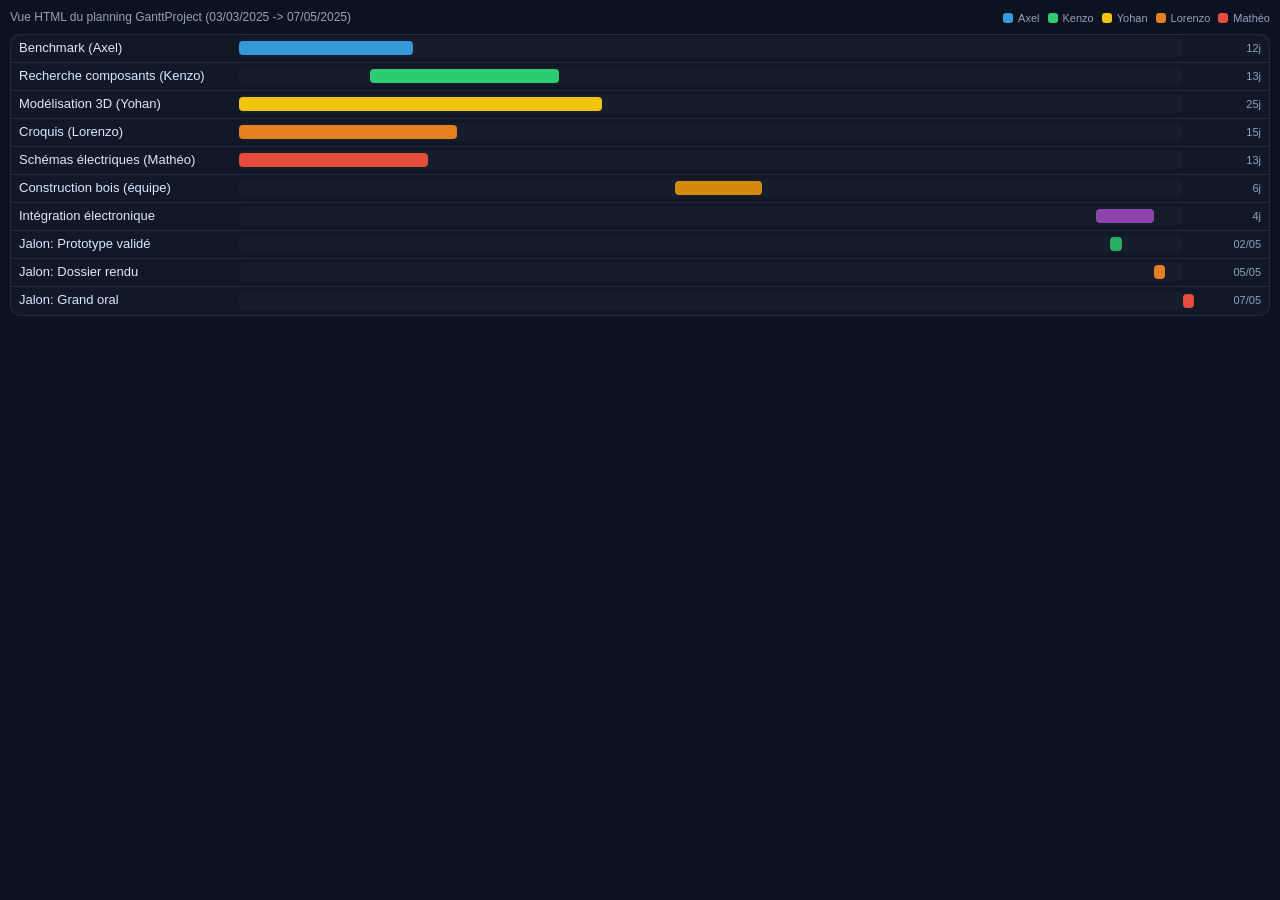
==== planning-view.html @ ead8a055 "test" ====
<!doctype html>
<html lang="fr">
<head>
  <meta charset="utf-8">
  <meta name="viewport" content="width=device-width, initial-scale=1">
  <title>Planning E-Bench</title>
  <style>
    :root { --bg:#0d1220; --card:#111827; --text:#f0f4ff; --muted:#92a2be; --line:rgba(255,255,255,.08); }
    * { box-sizing: border-box; }
    body { margin:0; font:13px/1.3 "Segoe UI", Arial, sans-serif; background:var(--bg); color:var(--text); }
    .wrap { padding:10px; }
    .head { display:flex; justify-content:space-between; gap:10px; align-items:center; margin-bottom:8px; flex-wrap:wrap; }
    .title { font-size:12px; color:var(--muted); }
    .legend { display:flex; flex-wrap:wrap; gap:8px; }
    .lg { font-size:11px; color:var(--muted); display:inline-flex; align-items:center; gap:5px; }
    .dot { width:10px; height:10px; border-radius:3px; display:inline-block; }
    .grid { border:1px solid var(--line); border-radius:10px; overflow:hidden; background:var(--card); }
    .r { display:grid; grid-template-columns:220px 1fr 78px; min-height:28px; align-items:center; border-bottom:1px solid var(--line); }
    .r:last-child { border-bottom:none; }
    .n { padding:5px 8px; white-space:nowrap; overflow:hidden; text-overflow:ellipsis; color:#dce7ff; }
    .t { position:relative; height:18px; margin:0 8px; border-radius:5px; background:rgba(255,255,255,.02); }
    .b { position:absolute; top:2px; height:14px; border-radius:4px; }
    .d { padding:5px 8px; color:var(--muted); font-size:11px; text-align:right; }
  </style>
</head>
<body>
  <div class="wrap">
    <div class="head">
      <div class="title">Vue HTML du planning GanttProject (03/03/2025 -> 07/05/2025)</div>
      <div class="legend">
        <span class="lg"><i class="dot" style="background:#3498db"></i> Axel</span>
        <span class="lg"><i class="dot" style="background:#2ecc71"></i> Kenzo</span>
        <span class="lg"><i class="dot" style="background:#f1c40f"></i> Yohan</span>
        <span class="lg"><i class="dot" style="background:#e67e22"></i> Lorenzo</span>
        <span class="lg"><i class="dot" style="background:#e74c3c"></i> Mathéo</span>
      </div>
    </div>
    <div class="grid">
      <div class="r"><div class="n">Benchmark (Axel)</div><div class="t"><div class="b" style="left:0%;width:18.46%;background:#3498db"></div></div><div class="d">12j</div></div>
      <div class="r"><div class="n">Recherche composants (Kenzo)</div><div class="t"><div class="b" style="left:13.85%;width:20.00%;background:#2ecc71"></div></div><div class="d">13j</div></div>
      <div class="r"><div class="n">Modélisation 3D (Yohan)</div><div class="t"><div class="b" style="left:0%;width:38.46%;background:#f1c40f"></div></div><div class="d">25j</div></div>
      <div class="r"><div class="n">Croquis (Lorenzo)</div><div class="t"><div class="b" style="left:0%;width:23.08%;background:#e67e22"></div></div><div class="d">15j</div></div>
      <div class="r"><div class="n">Schémas électriques (Mathéo)</div><div class="t"><div class="b" style="left:0%;width:20.00%;background:#e74c3c"></div></div><div class="d">13j</div></div>
      <div class="r"><div class="n">Construction bois (équipe)</div><div class="t"><div class="b" style="left:46.15%;width:9.23%;background:#d68910"></div></div><div class="d">6j</div></div>
      <div class="r"><div class="n">Intégration électronique</div><div class="t"><div class="b" style="left:90.77%;width:6.15%;background:#8e44ad"></div></div><div class="d">4j</div></div>
      <div class="r"><div class="n">Jalon: Prototype validé</div><div class="t"><div class="b" style="left:92.31%;width:1.2%;background:#27ae60"></div></div><div class="d">02/05</div></div>
      <div class="r"><div class="n">Jalon: Dossier rendu</div><div class="t"><div class="b" style="left:96.92%;width:1.2%;background:#e67e22"></div></div><div class="d">05/05</div></div>
      <div class="r"><div class="n">Jalon: Grand oral</div><div class="t"><div class="b" style="left:100%;width:1.2%;background:#e74c3c"></div></div><div class="d">07/05</div></div>
    </div>
  </div>
</body>
</html>
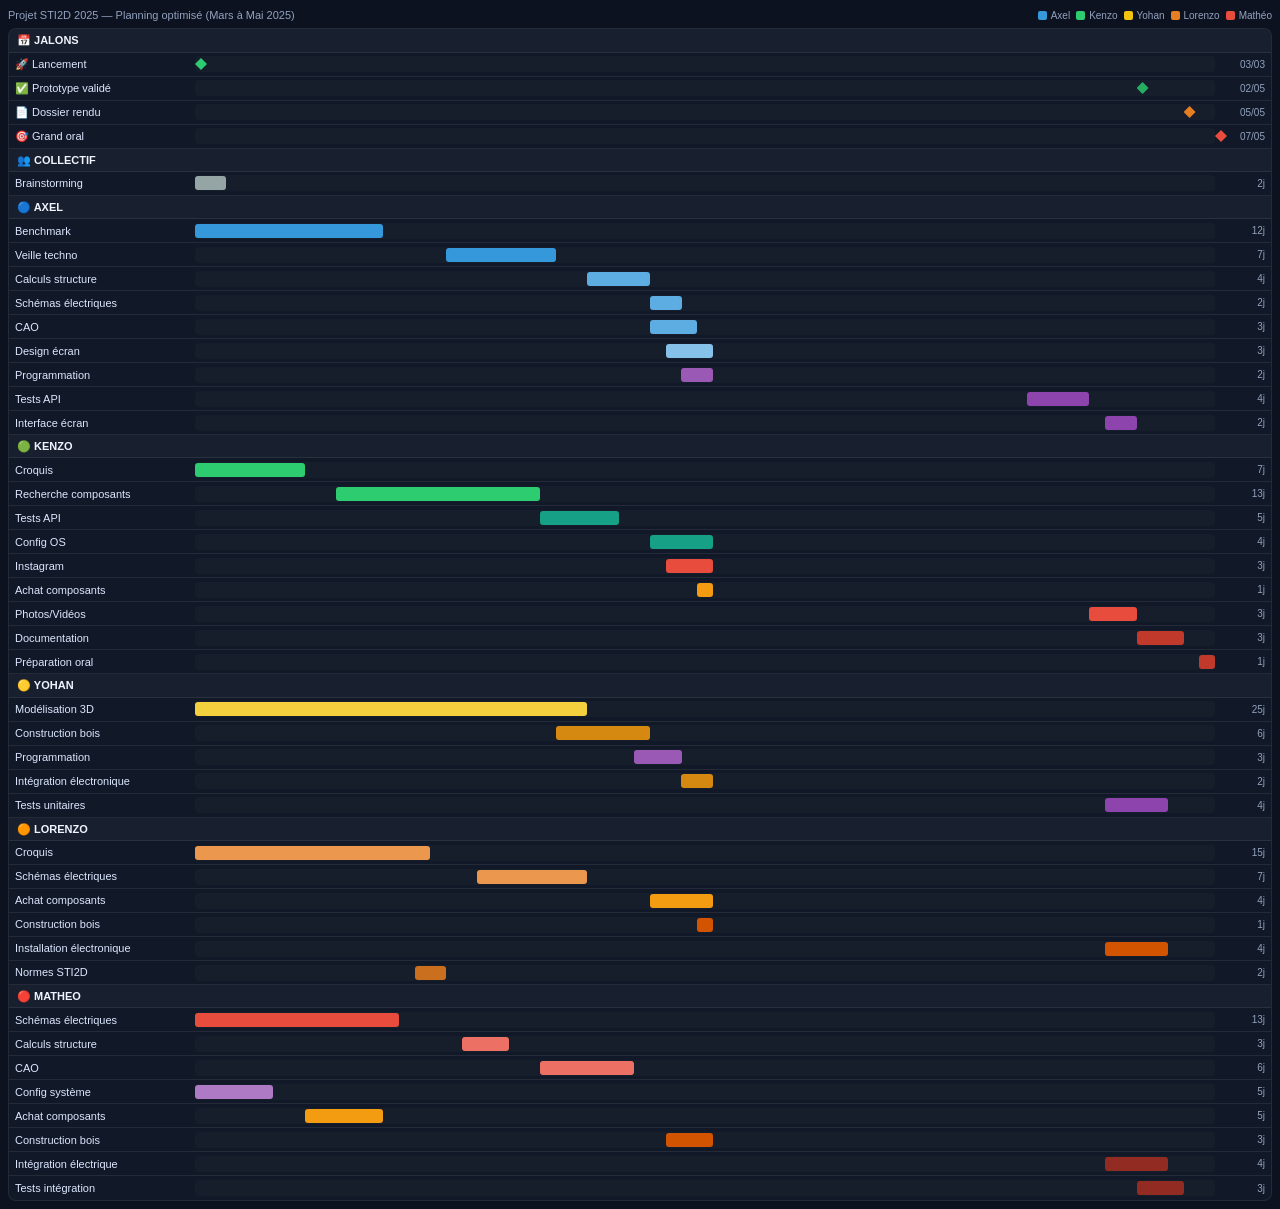
==== commit 62dd3975: "Update planning-view with real project schedule from XML Key features implemented: - Updated plannin" ====
--- a/planning-view.html
+++ b/planning-view.html
@@ -7,26 +7,29 @@
   <style>
     :root { --bg:#0d1220; --card:#111827; --text:#f0f4ff; --muted:#92a2be; --line:rgba(255,255,255,.08); }
     * { box-sizing: border-box; }
-    body { margin:0; font:13px/1.3 "Segoe UI", Arial, sans-serif; background:var(--bg); color:var(--text); }
-    .wrap { padding:10px; }
-    .head { display:flex; justify-content:space-between; gap:10px; align-items:center; margin-bottom:8px; flex-wrap:wrap; }
-    .title { font-size:12px; color:var(--muted); }
-    .legend { display:flex; flex-wrap:wrap; gap:8px; }
-    .lg { font-size:11px; color:var(--muted); display:inline-flex; align-items:center; gap:5px; }
-    .dot { width:10px; height:10px; border-radius:3px; display:inline-block; }
-    .grid { border:1px solid var(--line); border-radius:10px; overflow:hidden; background:var(--card); }
-    .r { display:grid; grid-template-columns:220px 1fr 78px; min-height:28px; align-items:center; border-bottom:1px solid var(--line); }
+    body { margin:0; font:12px/1.3 "Segoe UI", Arial, sans-serif; background:var(--bg); color:var(--text); }
+    .wrap { padding:8px; }
+    .head { display:flex; justify-content:space-between; gap:10px; align-items:center; margin-bottom:6px; flex-wrap:wrap; }
+    .title { font-size:11px; color:var(--muted); }
+    .legend { display:flex; flex-wrap:wrap; gap:6px; }
+    .lg { font-size:10px; color:var(--muted); display:inline-flex; align-items:center; gap:4px; }
+    .dot { width:9px; height:9px; border-radius:2px; display:inline-block; }
+    .grid { border:1px solid var(--line); border-radius:8px; overflow:hidden; background:var(--card); }
+    .section { background:rgba(255,255,255,.03); font-weight:bold; padding:4px 8px; font-size:11px; border-bottom:1px solid var(--line); }
+    .r { display:grid; grid-template-columns:180px 1fr 50px; min-height:24px; align-items:center; border-bottom:1px solid var(--line); }
     .r:last-child { border-bottom:none; }
-    .n { padding:5px 8px; white-space:nowrap; overflow:hidden; text-overflow:ellipsis; color:#dce7ff; }
-    .t { position:relative; height:18px; margin:0 8px; border-radius:5px; background:rgba(255,255,255,.02); }
-    .b { position:absolute; top:2px; height:14px; border-radius:4px; }
-    .d { padding:5px 8px; color:var(--muted); font-size:11px; text-align:right; }
+    .n { padding:4px 6px; white-space:nowrap; overflow:hidden; text-overflow:ellipsis; color:#dce7ff; font-size:11px; }
+    .t { position:relative; height:16px; margin:0 6px; border-radius:4px; background:rgba(255,255,255,.02); }
+    .b { position:absolute; top:1px; height:14px; border-radius:3px; }
+    .d { padding:4px 6px; color:var(--muted); font-size:10px; text-align:right; }
+    .milestone { background:transparent; }
+    .milestone .b { width:12px; height:12px; top:2px; clip-path: polygon(50% 0%, 100% 50%, 50% 100%, 0% 50%); }
   </style>
 </head>
 <body>
   <div class="wrap">
     <div class="head">
-      <div class="title">Vue HTML du planning GanttProject (03/03/2025 -> 07/05/2025)</div>
+      <div class="title">Projet STI2D 2025 — Planning optimisé (Mars à Mai 2025)</div>
       <div class="legend">
         <span class="lg"><i class="dot" style="background:#3498db"></i> Axel</span>
         <span class="lg"><i class="dot" style="background:#2ecc71"></i> Kenzo</span>
@@ -36,16 +39,68 @@
       </div>
     </div>
     <div class="grid">
-      <div class="r"><div class="n">Benchmark (Axel)</div><div class="t"><div class="b" style="left:0%;width:18.46%;background:#3498db"></div></div><div class="d">12j</div></div>
-      <div class="r"><div class="n">Recherche composants (Kenzo)</div><div class="t"><div class="b" style="left:13.85%;width:20.00%;background:#2ecc71"></div></div><div class="d">13j</div></div>
-      <div class="r"><div class="n">Modélisation 3D (Yohan)</div><div class="t"><div class="b" style="left:0%;width:38.46%;background:#f1c40f"></div></div><div class="d">25j</div></div>
-      <div class="r"><div class="n">Croquis (Lorenzo)</div><div class="t"><div class="b" style="left:0%;width:23.08%;background:#e67e22"></div></div><div class="d">15j</div></div>
-      <div class="r"><div class="n">Schémas électriques (Mathéo)</div><div class="t"><div class="b" style="left:0%;width:20.00%;background:#e74c3c"></div></div><div class="d">13j</div></div>
-      <div class="r"><div class="n">Construction bois (équipe)</div><div class="t"><div class="b" style="left:46.15%;width:9.23%;background:#d68910"></div></div><div class="d">6j</div></div>
-      <div class="r"><div class="n">Intégration électronique</div><div class="t"><div class="b" style="left:90.77%;width:6.15%;background:#8e44ad"></div></div><div class="d">4j</div></div>
-      <div class="r"><div class="n">Jalon: Prototype validé</div><div class="t"><div class="b" style="left:92.31%;width:1.2%;background:#27ae60"></div></div><div class="d">02/05</div></div>
-      <div class="r"><div class="n">Jalon: Dossier rendu</div><div class="t"><div class="b" style="left:96.92%;width:1.2%;background:#e67e22"></div></div><div class="d">05/05</div></div>
-      <div class="r"><div class="n">Jalon: Grand oral</div><div class="t"><div class="b" style="left:100%;width:1.2%;background:#e74c3c"></div></div><div class="d">07/05</div></div>
+      <!-- JALONS -->
+      <div class="section">📅 JALONS</div>
+      <div class="r milestone"><div class="n">🚀 Lancement</div><div class="t"><div class="b" style="left:0%;background:#2ecc71"></div></div><div class="d">03/03</div></div>
+      <div class="r milestone"><div class="n">✅ Prototype validé</div><div class="t"><div class="b" style="left:92.31%;background:#27ae60"></div></div><div class="d">02/05</div></div>
+      <div class="r milestone"><div class="n">📄 Dossier rendu</div><div class="t"><div class="b" style="left:96.92%;background:#e67e22"></div></div><div class="d">05/05</div></div>
+      <div class="r milestone"><div class="n">🎯 Grand oral</div><div class="t"><div class="b" style="left:100%;background:#e74c3c"></div></div><div class="d">07/05</div></div>
+
+      <!-- COLLECTIF -->
+      <div class="section">👥 COLLECTIF</div>
+      <div class="r"><div class="n">Brainstorming</div><div class="t"><div class="b" style="left:0%;width:3.08%;background:#95a5a6"></div></div><div class="d">2j</div></div>
+
+      <!-- AXEL -->
+      <div class="section">🔵 AXEL</div>
+      <div class="r"><div class="n">Benchmark</div><div class="t"><div class="b" style="left:0%;width:18.46%;background:#3498db"></div></div><div class="d">12j</div></div>
+      <div class="r"><div class="n">Veille techno</div><div class="t"><div class="b" style="left:24.62%;width:10.77%;background:#3498db"></div></div><div class="d">7j</div></div>
+      <div class="r"><div class="n">Calculs structure</div><div class="t"><div class="b" style="left:38.46%;width:6.15%;background:#5dade2"></div></div><div class="d">4j</div></div>
+      <div class="r"><div class="n">Schémas électriques</div><div class="t"><div class="b" style="left:44.62%;width:3.08%;background:#5dade2"></div></div><div class="d">2j</div></div>
+      <div class="r"><div class="n">CAO</div><div class="t"><div class="b" style="left:44.62%;width:4.62%;background:#5dade2"></div></div><div class="d">3j</div></div>
+      <div class="r"><div class="n">Design écran</div><div class="t"><div class="b" style="left:46.15%;width:4.62%;background:#85c1e9"></div></div><div class="d">3j</div></div>
+      <div class="r"><div class="n">Programmation</div><div class="t"><div class="b" style="left:47.69%;width:3.08%;background:#9b59b6"></div></div><div class="d">2j</div></div>
+      <div class="r"><div class="n">Tests API</div><div class="t"><div class="b" style="left:81.54%;width:6.15%;background:#8e44ad"></div></div><div class="d">4j</div></div>
+      <div class="r"><div class="n">Interface écran</div><div class="t"><div class="b" style="left:89.23%;width:3.08%;background:#8e44ad"></div></div><div class="d">2j</div></div>
+
+      <!-- KENZO -->
+      <div class="section">🟢 KENZO</div>
+      <div class="r"><div class="n">Croquis</div><div class="t"><div class="b" style="left:0%;width:10.77%;background:#2ecc71"></div></div><div class="d">7j</div></div>
+      <div class="r"><div class="n">Recherche composants</div><div class="t"><div class="b" style="left:13.85%;width:20.00%;background:#2ecc71"></div></div><div class="d">13j</div></div>
+      <div class="r"><div class="n">Tests API</div><div class="t"><div class="b" style="left:33.85%;width:7.69%;background:#16a085"></div></div><div class="d">5j</div></div>
+      <div class="r"><div class="n">Config OS</div><div class="t"><div class="b" style="left:44.62%;width:6.15%;background:#16a085"></div></div><div class="d">4j</div></div>
+      <div class="r"><div class="n">Instagram</div><div class="t"><div class="b" style="left:46.15%;width:4.62%;background:#e74c3c"></div></div><div class="d">3j</div></div>
+      <div class="r"><div class="n">Achat composants</div><div class="t"><div class="b" style="left:49.23%;width:1.54%;background:#f39c12"></div></div><div class="d">1j</div></div>
+      <div class="r"><div class="n">Photos/Vidéos</div><div class="t"><div class="b" style="left:87.69%;width:4.62%;background:#e74c3c"></div></div><div class="d">3j</div></div>
+      <div class="r"><div class="n">Documentation</div><div class="t"><div class="b" style="left:92.31%;width:4.62%;background:#c0392b"></div></div><div class="d">3j</div></div>
+      <div class="r"><div class="n">Préparation oral</div><div class="t"><div class="b" style="left:98.46%;width:1.54%;background:#c0392b"></div></div><div class="d">1j</div></div>
+
+      <!-- YOHAN -->
+      <div class="section">🟡 YOHAN</div>
+      <div class="r"><div class="n">Modélisation 3D</div><div class="t"><div class="b" style="left:0%;width:38.46%;background:#f4d03f"></div></div><div class="d">25j</div></div>
+      <div class="r"><div class="n">Construction bois</div><div class="t"><div class="b" style="left:35.38%;width:9.23%;background:#d68910"></div></div><div class="d">6j</div></div>
+      <div class="r"><div class="n">Programmation</div><div class="t"><div class="b" style="left:43.08%;width:4.62%;background:#9b59b6"></div></div><div class="d">3j</div></div>
+      <div class="r"><div class="n">Intégration électronique</div><div class="t"><div class="b" style="left:47.69%;width:3.08%;background:#d68910"></div></div><div class="d">2j</div></div>
+      <div class="r"><div class="n">Tests unitaires</div><div class="t"><div class="b" style="left:89.23%;width:6.15%;background:#8e44ad"></div></div><div class="d">4j</div></div>
+
+      <!-- LORENZO -->
+      <div class="section">🟠 LORENZO</div>
+      <div class="r"><div class="n">Croquis</div><div class="t"><div class="b" style="left:0%;width:23.08%;background:#eb984e"></div></div><div class="d">15j</div></div>
+      <div class="r"><div class="n">Schémas électriques</div><div class="t"><div class="b" style="left:27.69%;width:10.77%;background:#eb984e"></div></div><div class="d">7j</div></div>
+      <div class="r"><div class="n">Achat composants</div><div class="t"><div class="b" style="left:44.62%;width:6.15%;background:#f39c12"></div></div><div class="d">4j</div></div>
+      <div class="r"><div class="n">Construction bois</div><div class="t"><div class="b" style="left:49.23%;width:1.54%;background:#d35400"></div></div><div class="d">1j</div></div>
+      <div class="r"><div class="n">Installation électronique</div><div class="t"><div class="b" style="left:89.23%;width:6.15%;background:#d35400"></div></div><div class="d">4j</div></div>
+      <div class="r"><div class="n">Normes STI2D</div><div class="t"><div class="b" style="left:21.54%;width:3.08%;background:#ca6f1e"></div></div><div class="d">2j</div></div>
+
+      <!-- MATHEO -->
+      <div class="section">🔴 MATHEO</div>
+      <div class="r"><div class="n">Schémas électriques</div><div class="t"><div class="b" style="left:0%;width:20.00%;background:#e74c3c"></div></div><div class="d">13j</div></div>
+      <div class="r"><div class="n">Calculs structure</div><div class="t"><div class="b" style="left:26.15%;width:4.62%;background:#ec7063"></div></div><div class="d">3j</div></div>
+      <div class="r"><div class="n">CAO</div><div class="t"><div class="b" style="left:33.85%;width:9.23%;background:#ec7063"></div></div><div class="d">6j</div></div>
+      <div class="r"><div class="n">Config système</div><div class="t"><div class="b" style="left:0%;width:7.69%;background:#af7ac5"></div></div><div class="d">5j</div></div>
+      <div class="r"><div class="n">Achat composants</div><div class="t"><div class="b" style="left:10.77%;width:7.69%;background:#f39c12"></div></div><div class="d">5j</div></div>
+      <div class="r"><div class="n">Construction bois</div><div class="t"><div class="b" style="left:46.15%;width:4.62%;background:#d35400"></div></div><div class="d">3j</div></div>
+      <div class="r"><div class="n">Intégration électrique</div><div class="t"><div class="b" style="left:89.23%;width:6.15%;background:#922b21"></div></div><div class="d">4j</div></div>
+      <div class="r"><div class="n">Tests intégration</div><div class="t"><div class="b" style="left:92.31%;width:4.62%;background:#922b21"></div></div><div class="d">3j</div></div>
     </div>
   </div>
 </body>
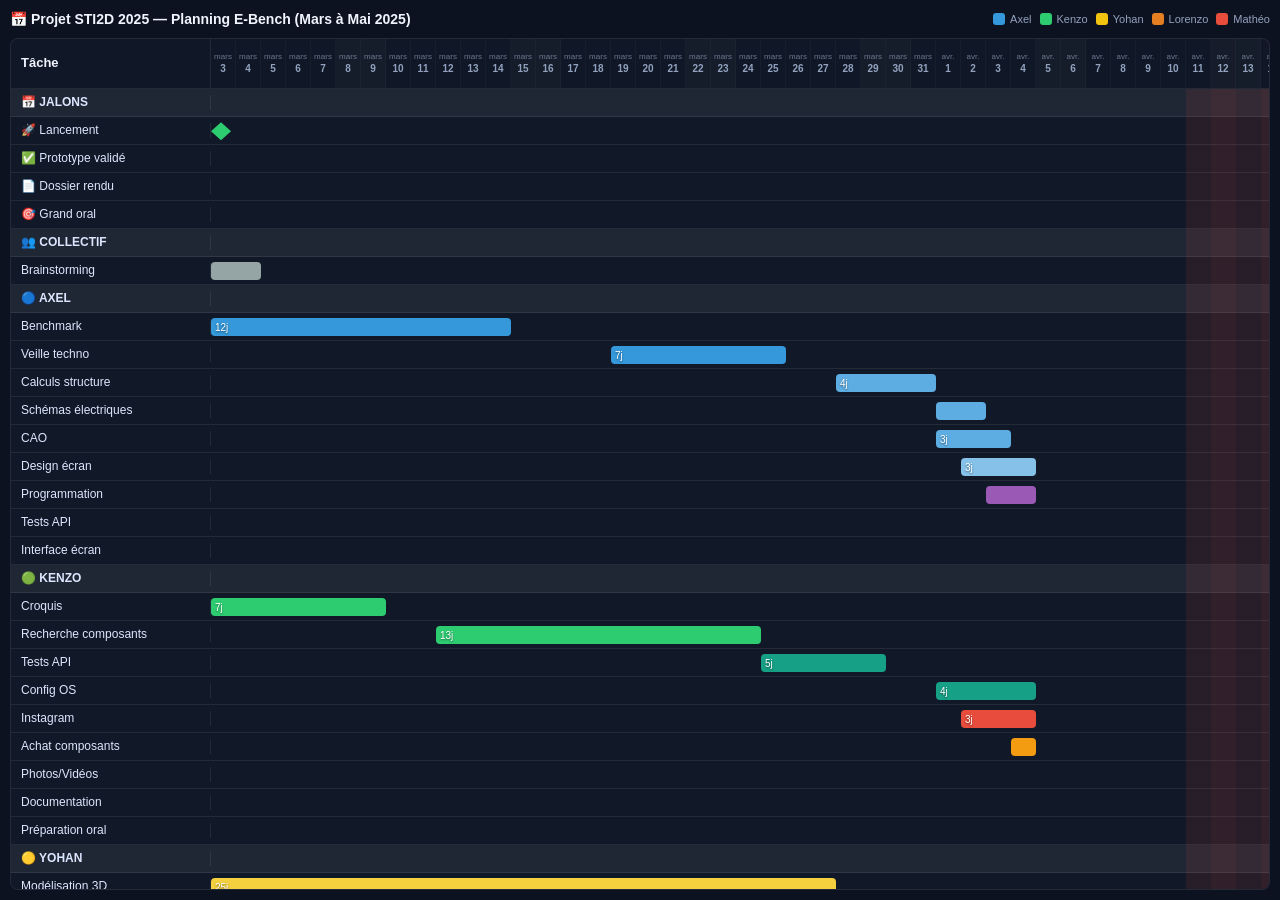
==== commit 680d0660: "update branch" ====
--- a/planning-view.html
+++ b/planning-view.html
@@ -3,105 +3,478 @@
 <head>
   <meta charset="utf-8">
   <meta name="viewport" content="width=device-width, initial-scale=1">
-  <title>Planning E-Bench</title>
+  <title>Planning E-Bench - GanttProject</title>
   <style>
-    :root { --bg:#0d1220; --card:#111827; --text:#f0f4ff; --muted:#92a2be; --line:rgba(255,255,255,.08); }
+    :root { 
+      --bg:#0d1220; 
+      --card:#111827; 
+      --text:#f0f4ff; 
+      --muted:#92a2be; 
+      --line:rgba(255,255,255,.08);
+      --header-height: 50px;
+      --row-height: 28px;
+    }
     * { box-sizing: border-box; }
-    body { margin:0; font:12px/1.3 "Segoe UI", Arial, sans-serif; background:var(--bg); color:var(--text); }
-    .wrap { padding:8px; }
-    .head { display:flex; justify-content:space-between; gap:10px; align-items:center; margin-bottom:6px; flex-wrap:wrap; }
-    .title { font-size:11px; color:var(--muted); }
-    .legend { display:flex; flex-wrap:wrap; gap:6px; }
-    .lg { font-size:10px; color:var(--muted); display:inline-flex; align-items:center; gap:4px; }
-    .dot { width:9px; height:9px; border-radius:2px; display:inline-block; }
-    .grid { border:1px solid var(--line); border-radius:8px; overflow:hidden; background:var(--card); }
-    .section { background:rgba(255,255,255,.03); font-weight:bold; padding:4px 8px; font-size:11px; border-bottom:1px solid var(--line); }
-    .r { display:grid; grid-template-columns:180px 1fr 50px; min-height:24px; align-items:center; border-bottom:1px solid var(--line); }
-    .r:last-child { border-bottom:none; }
-    .n { padding:4px 6px; white-space:nowrap; overflow:hidden; text-overflow:ellipsis; color:#dce7ff; font-size:11px; }
-    .t { position:relative; height:16px; margin:0 6px; border-radius:4px; background:rgba(255,255,255,.02); }
-    .b { position:absolute; top:1px; height:14px; border-radius:3px; }
-    .d { padding:4px 6px; color:var(--muted); font-size:10px; text-align:right; }
-    .milestone { background:transparent; }
-    .milestone .b { width:12px; height:12px; top:2px; clip-path: polygon(50% 0%, 100% 50%, 50% 100%, 0% 50%); }
+    html, body { 
+      margin:0; 
+      height: 100%;
+      font:13px/1.3 "Segoe UI", Arial, sans-serif; 
+      background:var(--bg); 
+      color:var(--text);
+      overflow: hidden;
+    }
+    .container { 
+      display: flex; 
+      flex-direction: column; 
+      height: 100vh;
+      padding: 10px;
+    }
+    .head { 
+      display:flex; 
+      justify-content:space-between; 
+      gap:10px; 
+      align-items:center; 
+      margin-bottom:10px; 
+      flex-wrap:wrap;
+      flex-shrink: 0;
+    }
+    .title { font-size:14px; font-weight:bold; color:var(--text); }
+    .legend { display:flex; flex-wrap:wrap; gap:8px; }
+    .lg { font-size:11px; color:var(--muted); display:inline-flex; align-items:center; gap:5px; }
+    .dot { width:12px; height:12px; border-radius:3px; display:inline-block; }
+    
+    /* Scrollable Gantt Area */
+    .gantt-wrapper {
+      flex: 1;
+      overflow: auto;
+      border:1px solid var(--line);
+      border-radius:8px;
+      background:var(--card);
+      position: relative;
+    }
+    
+    .gantt-container {
+      min-width: 100%;
+      position: relative;
+    }
+    
+    .timeline-header {
+      position: sticky;
+      top: 0;
+      display: flex;
+      background: rgba(17, 24, 39, 0.98);
+      border-bottom: 1px solid var(--line);
+      z-index: 10;
+      height: var(--header-height);
+    }
+    
+    .task-name-header {
+      min-width: 200px;
+      max-width: 200px;
+      padding: 10px;
+      font-weight: bold;
+      border-right: 1px solid var(--line);
+      display: flex;
+      align-items: center;
+      background: rgba(17, 24, 39, 0.98);
+    }
+    
+    .timeline-dates {
+      flex: 1;
+      display: flex;
+      overflow: hidden;
+    }
+    
+    .date-cell {
+      min-width: 25px;
+      max-width: 25px;
+      text-align: center;
+      font-size: 9px;
+      color: var(--muted);
+      border-right: 1px solid rgba(255,255,255,0.03);
+      display: flex;
+      flex-direction: column;
+      justify-content: center;
+      align-items: center;
+    }
+    
+    .date-cell.weekend {
+      background: rgba(255,255,255,0.02);
+    }
+    
+    .date-cell .day-num { font-weight: bold; font-size: 10px; }
+    .date-cell .month-name { font-size: 8px; opacity: 0.7; }
+    
+    .task-row {
+      display: flex;
+      align-items: center;
+      border-bottom: 1px solid var(--line);
+      height: var(--row-height);
+      min-height: var(--row-height);
+    }
+    
+    .task-row:hover {
+      background: rgba(255,255,255,0.03);
+    }
+    
+    .task-row.section-row {
+      background: rgba(255,255,255,0.06);
+      font-weight: bold;
+    }
+    
+    .task-name {
+      min-width: 200px;
+      max-width: 200px;
+      padding: 0 10px;
+      white-space: nowrap;
+      overflow: hidden;
+      text-overflow: ellipsis;
+      color: #dce7ff;
+      font-size: 12px;
+      border-right: 1px solid var(--line);
+    }
+    
+    .task-bar-area {
+      flex: 1;
+      position: relative;
+      height: 100%;
+    }
+    
+    .task-bar {
+      position: absolute;
+      height: 18px;
+      top: 5px;
+      border-radius: 4px;
+      cursor: pointer;
+      transition: transform 0.1s, filter 0.1s;
+      display: flex;
+      align-items: center;
+      padding: 0 4px;
+      font-size: 10px;
+      white-space: nowrap;
+      overflow: hidden;
+      color: white;
+      text-shadow: 0 1px 2px rgba(0,0,0,0.5);
+    }
+    
+    .task-bar:hover {
+      transform: scaleY(1.1);
+      filter: brightness(1.1);
+      z-index: 5;
+    }
+    
+    .task-bar.milestone {
+      width: 20px !important;
+      clip-path: polygon(50% 0%, 100% 50%, 50% 100%, 0% 50%);
+      background: transparent;
+    }
+    
+    .task-bar.milestone::before {
+      content: '';
+      position: absolute;
+      width: 100%;
+      height: 100%;
+      clip-path: polygon(50% 0%, 100% 50%, 50% 100%, 0% 50%);
+    }
+    
+    .vacation-marker {
+      position: absolute;
+      top: 0;
+      bottom: 0;
+      background: repeating-linear-gradient(
+        90deg,
+        rgba(231, 76, 60, 0.1),
+        rgba(231, 76, 60, 0.1) 25px,
+        rgba(231, 76, 60, 0.15) 25px,
+        rgba(231, 76, 60, 0.15) 50px
+      );
+      pointer-events: none;
+    }
+    
+    .today-line {
+      position: absolute;
+      top: 0;
+      bottom: 0;
+      width: 2px;
+      background: #e74c3c;
+      z-index: 3;
+    }
+    
+    .tooltip {
+      position: fixed;
+      background: rgba(17, 24, 39, 0.95);
+      border: 1px solid var(--line);
+      border-radius: 6px;
+      padding: 8px 12px;
+      font-size: 11px;
+      pointer-events: none;
+      z-index: 1000;
+      max-width: 300px;
+      box-shadow: 0 4px 12px rgba(0,0,0,0.3);
+      display: none;
+    }
+    
+    .tooltip h4 { margin: 0 0 4px 0; font-size: 12px; color: var(--text); }
+    .tooltip p { margin: 2px 0; color: var(--muted); }
+    .tooltip .duration { color: #3498db; font-weight: bold; }
+    
+    /* Scrollbar styling */
+    .gantt-wrapper::-webkit-scrollbar {
+      width: 10px;
+      height: 10px;
+    }
+    .gantt-wrapper::-webkit-scrollbar-track {
+      background: rgba(0,0,0,0.2);
+      border-radius: 5px;
+    }
+    .gantt-wrapper::-webkit-scrollbar-thumb {
+      background: rgba(255,255,255,0.2);
+      border-radius: 5px;
+    }
+    .gantt-wrapper::-webkit-scrollbar-thumb:hover {
+      background: rgba(255,255,255,0.3);
+    }
   </style>
 </head>
 <body>
-  <div class="wrap">
+  <div class="container">
     <div class="head">
-      <div class="title">Projet STI2D 2025 — Planning optimisé (Mars à Mai 2025)</div>
-      <div class="legend">
-        <span class="lg"><i class="dot" style="background:#3498db"></i> Axel</span>
-        <span class="lg"><i class="dot" style="background:#2ecc71"></i> Kenzo</span>
-        <span class="lg"><i class="dot" style="background:#f1c40f"></i> Yohan</span>
-        <span class="lg"><i class="dot" style="background:#e67e22"></i> Lorenzo</span>
-        <span class="lg"><i class="dot" style="background:#e74c3c"></i> Mathéo</span>
+      <div class="title">📅 Projet STI2D 2025 — Planning E-Bench (Mars à Mai 2025)</div>
+      <div class="legend" id="legend"></div>
+    </div>
+    <div class="gantt-wrapper" id="ganttWrapper">
+      <div class="gantt-container" id="ganttContainer">
+        <!-- Content will be generated by JavaScript -->
       </div>
     </div>
-    <div class="grid">
-      <!-- JALONS -->
-      <div class="section">📅 JALONS</div>
-      <div class="r milestone"><div class="n">🚀 Lancement</div><div class="t"><div class="b" style="left:0%;background:#2ecc71"></div></div><div class="d">03/03</div></div>
-      <div class="r milestone"><div class="n">✅ Prototype validé</div><div class="t"><div class="b" style="left:92.31%;background:#27ae60"></div></div><div class="d">02/05</div></div>
-      <div class="r milestone"><div class="n">📄 Dossier rendu</div><div class="t"><div class="b" style="left:96.92%;background:#e67e22"></div></div><div class="d">05/05</div></div>
-      <div class="r milestone"><div class="n">🎯 Grand oral</div><div class="t"><div class="b" style="left:100%;background:#e74c3c"></div></div><div class="d">07/05</div></div>
-
-      <!-- COLLECTIF -->
-      <div class="section">👥 COLLECTIF</div>
-      <div class="r"><div class="n">Brainstorming</div><div class="t"><div class="b" style="left:0%;width:3.08%;background:#95a5a6"></div></div><div class="d">2j</div></div>
-
-      <!-- AXEL -->
-      <div class="section">🔵 AXEL</div>
-      <div class="r"><div class="n">Benchmark</div><div class="t"><div class="b" style="left:0%;width:18.46%;background:#3498db"></div></div><div class="d">12j</div></div>
-      <div class="r"><div class="n">Veille techno</div><div class="t"><div class="b" style="left:24.62%;width:10.77%;background:#3498db"></div></div><div class="d">7j</div></div>
-      <div class="r"><div class="n">Calculs structure</div><div class="t"><div class="b" style="left:38.46%;width:6.15%;background:#5dade2"></div></div><div class="d">4j</div></div>
-      <div class="r"><div class="n">Schémas électriques</div><div class="t"><div class="b" style="left:44.62%;width:3.08%;background:#5dade2"></div></div><div class="d">2j</div></div>
-      <div class="r"><div class="n">CAO</div><div class="t"><div class="b" style="left:44.62%;width:4.62%;background:#5dade2"></div></div><div class="d">3j</div></div>
-      <div class="r"><div class="n">Design écran</div><div class="t"><div class="b" style="left:46.15%;width:4.62%;background:#85c1e9"></div></div><div class="d">3j</div></div>
-      <div class="r"><div class="n">Programmation</div><div class="t"><div class="b" style="left:47.69%;width:3.08%;background:#9b59b6"></div></div><div class="d">2j</div></div>
-      <div class="r"><div class="n">Tests API</div><div class="t"><div class="b" style="left:81.54%;width:6.15%;background:#8e44ad"></div></div><div class="d">4j</div></div>
-      <div class="r"><div class="n">Interface écran</div><div class="t"><div class="b" style="left:89.23%;width:3.08%;background:#8e44ad"></div></div><div class="d">2j</div></div>
-
-      <!-- KENZO -->
-      <div class="section">🟢 KENZO</div>
-      <div class="r"><div class="n">Croquis</div><div class="t"><div class="b" style="left:0%;width:10.77%;background:#2ecc71"></div></div><div class="d">7j</div></div>
-      <div class="r"><div class="n">Recherche composants</div><div class="t"><div class="b" style="left:13.85%;width:20.00%;background:#2ecc71"></div></div><div class="d">13j</div></div>
-      <div class="r"><div class="n">Tests API</div><div class="t"><div class="b" style="left:33.85%;width:7.69%;background:#16a085"></div></div><div class="d">5j</div></div>
-      <div class="r"><div class="n">Config OS</div><div class="t"><div class="b" style="left:44.62%;width:6.15%;background:#16a085"></div></div><div class="d">4j</div></div>
-      <div class="r"><div class="n">Instagram</div><div class="t"><div class="b" style="left:46.15%;width:4.62%;background:#e74c3c"></div></div><div class="d">3j</div></div>
-      <div class="r"><div class="n">Achat composants</div><div class="t"><div class="b" style="left:49.23%;width:1.54%;background:#f39c12"></div></div><div class="d">1j</div></div>
-      <div class="r"><div class="n">Photos/Vidéos</div><div class="t"><div class="b" style="left:87.69%;width:4.62%;background:#e74c3c"></div></div><div class="d">3j</div></div>
-      <div class="r"><div class="n">Documentation</div><div class="t"><div class="b" style="left:92.31%;width:4.62%;background:#c0392b"></div></div><div class="d">3j</div></div>
-      <div class="r"><div class="n">Préparation oral</div><div class="t"><div class="b" style="left:98.46%;width:1.54%;background:#c0392b"></div></div><div class="d">1j</div></div>
-
-      <!-- YOHAN -->
-      <div class="section">🟡 YOHAN</div>
-      <div class="r"><div class="n">Modélisation 3D</div><div class="t"><div class="b" style="left:0%;width:38.46%;background:#f4d03f"></div></div><div class="d">25j</div></div>
-      <div class="r"><div class="n">Construction bois</div><div class="t"><div class="b" style="left:35.38%;width:9.23%;background:#d68910"></div></div><div class="d">6j</div></div>
-      <div class="r"><div class="n">Programmation</div><div class="t"><div class="b" style="left:43.08%;width:4.62%;background:#9b59b6"></div></div><div class="d">3j</div></div>
-      <div class="r"><div class="n">Intégration électronique</div><div class="t"><div class="b" style="left:47.69%;width:3.08%;background:#d68910"></div></div><div class="d">2j</div></div>
-      <div class="r"><div class="n">Tests unitaires</div><div class="t"><div class="b" style="left:89.23%;width:6.15%;background:#8e44ad"></div></div><div class="d">4j</div></div>
-
-      <!-- LORENZO -->
-      <div class="section">🟠 LORENZO</div>
-      <div class="r"><div class="n">Croquis</div><div class="t"><div class="b" style="left:0%;width:23.08%;background:#eb984e"></div></div><div class="d">15j</div></div>
-      <div class="r"><div class="n">Schémas électriques</div><div class="t"><div class="b" style="left:27.69%;width:10.77%;background:#eb984e"></div></div><div class="d">7j</div></div>
-      <div class="r"><div class="n">Achat composants</div><div class="t"><div class="b" style="left:44.62%;width:6.15%;background:#f39c12"></div></div><div class="d">4j</div></div>
-      <div class="r"><div class="n">Construction bois</div><div class="t"><div class="b" style="left:49.23%;width:1.54%;background:#d35400"></div></div><div class="d">1j</div></div>
-      <div class="r"><div class="n">Installation électronique</div><div class="t"><div class="b" style="left:89.23%;width:6.15%;background:#d35400"></div></div><div class="d">4j</div></div>
-      <div class="r"><div class="n">Normes STI2D</div><div class="t"><div class="b" style="left:21.54%;width:3.08%;background:#ca6f1e"></div></div><div class="d">2j</div></div>
-
-      <!-- MATHEO -->
-      <div class="section">🔴 MATHEO</div>
-      <div class="r"><div class="n">Schémas électriques</div><div class="t"><div class="b" style="left:0%;width:20.00%;background:#e74c3c"></div></div><div class="d">13j</div></div>
-      <div class="r"><div class="n">Calculs structure</div><div class="t"><div class="b" style="left:26.15%;width:4.62%;background:#ec7063"></div></div><div class="d">3j</div></div>
-      <div class="r"><div class="n">CAO</div><div class="t"><div class="b" style="left:33.85%;width:9.23%;background:#ec7063"></div></div><div class="d">6j</div></div>
-      <div class="r"><div class="n">Config système</div><div class="t"><div class="b" style="left:0%;width:7.69%;background:#af7ac5"></div></div><div class="d">5j</div></div>
-      <div class="r"><div class="n">Achat composants</div><div class="t"><div class="b" style="left:10.77%;width:7.69%;background:#f39c12"></div></div><div class="d">5j</div></div>
-      <div class="r"><div class="n">Construction bois</div><div class="t"><div class="b" style="left:46.15%;width:4.62%;background:#d35400"></div></div><div class="d">3j</div></div>
-      <div class="r"><div class="n">Intégration électrique</div><div class="t"><div class="b" style="left:89.23%;width:6.15%;background:#922b21"></div></div><div class="d">4j</div></div>
-      <div class="r"><div class="n">Tests intégration</div><div class="t"><div class="b" style="left:92.31%;width:4.62%;background:#922b21"></div></div><div class="d">3j</div></div>
-    </div>
   </div>
+  
+  <div class="tooltip" id="tooltip"></div>
+
+  <script>
+    // Données du planning GanttProject
+    const planningData = {
+      project: {
+        name: "Projet STI2D 2025",
+        start: new Date("2025-03-03"),
+        end: new Date("2025-05-07")
+      },
+      vacations: [
+        { start: new Date("2025-04-11"), end: new Date("2025-04-25") }
+      ],
+      tasks: [
+        // JALONS
+        { id: "1", name: "📅 JALONS", type: "section", start: "2025-03-03", duration: 65, color: "#2c3e50" },
+        { id: "2", name: "🚀 Lancement", type: "milestone", start: "2025-03-03", duration: 0, color: "#2ecc71" },
+        { id: "3", name: "✅ Prototype validé", type: "milestone", start: "2025-05-02", duration: 0, color: "#27ae60" },
+        { id: "4", name: "📄 Dossier rendu", type: "milestone", start: "2025-05-05", duration: 0, color: "#e67e22" },
+        { id: "5", name: "🎯 Grand oral", type: "milestone", start: "2025-05-07", duration: 0, color: "#e74c3c" },
+        
+        // COLLECTIF
+        { id: "10", name: "👥 COLLECTIF", type: "section", start: "2025-03-03", duration: 2, color: "#7f8c8d" },
+        { id: "11", name: "Brainstorming", type: "task", start: "2025-03-03", duration: 2, color: "#95a5a6" },
+        
+        // AXEL
+        { id: "20", name: "🔵 AXEL", type: "section", start: "2025-03-03", duration: 60, color: "#2980b9" },
+        { id: "21", name: "Benchmark", type: "task", start: "2025-03-03", duration: 12, color: "#3498db" },
+        { id: "22", name: "Veille techno", type: "task", start: "2025-03-19", duration: 7, color: "#3498db" },
+        { id: "23", name: "Calculs structure", type: "task", start: "2025-03-28", duration: 4, color: "#5dade2" },
+        { id: "24", name: "Schémas électriques", type: "task", start: "2025-04-01", duration: 2, color: "#5dade2" },
+        { id: "25", name: "CAO", type: "task", start: "2025-04-01", duration: 3, color: "#5dade2" },
+        { id: "26", name: "Design écran", type: "task", start: "2025-04-02", duration: 3, color: "#85c1e9" },
+        { id: "27", name: "Programmation", type: "task", start: "2025-04-03", duration: 2, color: "#9b59b6" },
+        { id: "28", name: "Tests API", type: "task", start: "2025-04-29", duration: 4, color: "#8e44ad" },
+        { id: "29", name: "Interface écran", type: "task", start: "2025-05-01", duration: 2, color: "#8e44ad" },
+        
+        // KENZO
+        { id: "30", name: "🟢 KENZO", type: "section", start: "2025-03-03", duration: 65, color: "#27ae60" },
+        { id: "31", name: "Croquis", type: "task", start: "2025-03-03", duration: 7, color: "#2ecc71" },
+        { id: "32", name: "Recherche composants", type: "task", start: "2025-03-12", duration: 13, color: "#2ecc71" },
+        { id: "33", name: "Tests API", type: "task", start: "2025-03-25", duration: 5, color: "#16a085" },
+        { id: "34", name: "Config OS", type: "task", start: "2025-04-01", duration: 4, color: "#16a085" },
+        { id: "35", name: "Instagram", type: "task", start: "2025-04-02", duration: 3, color: "#e74c3c" },
+        { id: "36", name: "Achat composants", type: "task", start: "2025-04-04", duration: 1, color: "#f39c12" },
+        { id: "37", name: "Photos/Vidéos", type: "task", start: "2025-04-30", duration: 3, color: "#e74c3c" },
+        { id: "38", name: "Documentation", type: "task", start: "2025-05-02", duration: 3, color: "#c0392b" },
+        { id: "39", name: "Préparation oral", type: "task", start: "2025-05-06", duration: 1, color: "#c0392b" },
+        
+        // YOHAN
+        { id: "40", name: "🟡 YOHAN", type: "section", start: "2025-03-03", duration: 60, color: "#f1c40f" },
+        { id: "41", name: "Modélisation 3D", type: "task", start: "2025-03-03", duration: 25, color: "#f4d03f" },
+        { id: "42", name: "Construction bois", type: "task", start: "2025-03-26", duration: 6, color: "#d68910" },
+        { id: "43", name: "Programmation", type: "task", start: "2025-03-31", duration: 3, color: "#9b59b6" },
+        { id: "44", name: "Intégration électronique", type: "task", start: "2025-04-03", duration: 2, color: "#d68910" },
+        { id: "45", name: "Tests unitaires", type: "task", start: "2025-05-01", duration: 4, color: "#8e44ad" },
+        
+        // LORENZO
+        { id: "50", name: "🟠 LORENZO", type: "section", start: "2025-03-03", duration: 60, color: "#e67e22" },
+        { id: "51", name: "Croquis", type: "task", start: "2025-03-03", duration: 15, color: "#eb984e" },
+        { id: "52", name: "Schémas électriques", type: "task", start: "2025-03-21", duration: 7, color: "#eb984e" },
+        { id: "53", name: "Achat composants", type: "task", start: "2025-04-01", duration: 4, color: "#f39c12" },
+        { id: "54", name: "Construction bois", type: "task", start: "2025-04-04", duration: 1, color: "#d35400" },
+        { id: "55", name: "Installation électronique", type: "task", start: "2025-05-01", duration: 4, color: "#d35400" },
+        { id: "56", name: "Normes STI2D", type: "task", start: "2025-03-17", duration: 2, color: "#ca6f1e" },
+        
+        // MATHEO
+        { id: "60", name: "🔴 MATHEO", type: "section", start: "2025-03-03", duration: 60, color: "#c0392b" },
+        { id: "61", name: "Schémas électriques", type: "task", start: "2025-03-03", duration: 13, color: "#e74c3c" },
+        { id: "62", name: "Calculs structure", type: "task", start: "2025-03-20", duration: 3, color: "#ec7063" },
+        { id: "63", name: "CAO", type: "task", start: "2025-03-25", duration: 6, color: "#ec7063" },
+        { id: "64", name: "Config système", type: "task", start: "2025-03-03", duration: 5, color: "#af7ac5" },
+        { id: "65", name: "Achat composants", type: "task", start: "2025-03-10", duration: 5, color: "#f39c12" },
+        { id: "66", name: "Construction bois", type: "task", start: "2025-04-02", duration: 3, color: "#d35400" },
+        { id: "67", name: "Intégration électrique", type: "task", start: "2025-05-01", duration: 4, color: "#922b21" },
+        { id: "68", name: "Tests intégration", type: "task", start: "2025-05-02", duration: 3, color: "#922b21" }
+      ]
+    };
+
+    const DAY_WIDTH = 25;
+    const projectStart = planningData.project.start;
+    const projectEnd = planningData.project.end;
+    const totalDays = Math.ceil((projectEnd - projectStart) / (1000 * 60 * 60 * 24)) + 1;
+
+    function formatDate(date) {
+      return date.toLocaleDateString('fr-FR', { day: '2-digit', month: '2-digit', year: 'numeric' });
+    }
+
+    function getDayOffset(dateStr) {
+      const date = new Date(dateStr);
+      return Math.ceil((date - projectStart) / (1000 * 60 * 60 * 24));
+    }
+
+    function isWeekend(date) {
+      const day = date.getDay();
+      return day === 0 || day === 6;
+    }
+
+    function renderTimeline() {
+      const container = document.getElementById('ganttContainer');
+      const legend = document.getElementById('legend');
+      
+      // Render legend
+      const teamMembers = [
+        { name: "Axel", color: "#3498db" },
+        { name: "Kenzo", color: "#2ecc71" },
+        { name: "Yohan", color: "#f1c40f" },
+        { name: "Lorenzo", color: "#e67e22" },
+        { name: "Mathéo", color: "#e74c3c" }
+      ];
+      
+      legend.innerHTML = teamMembers.map(m => 
+        `<span class="lg"><i class="dot" style="background:${m.color}"></i>${m.name}</span>`
+      ).join('');
+
+      // Create timeline header
+      let headerHTML = '<div class="timeline-header"><div class="task-name-header">Tâche</div><div class="timeline-dates">';
+      
+      for (let i = 0; i < totalDays; i++) {
+        const currentDate = new Date(projectStart);
+        currentDate.setDate(currentDate.getDate() + i);
+        const isWE = isWeekend(currentDate);
+        const dayNum = currentDate.getDate();
+        const monthName = currentDate.toLocaleDateString('fr-FR', { month: 'short' });
+        
+        headerHTML += `<div class="date-cell${isWE ? ' weekend' : ''}">
+          <span class="month-name">${monthName}</span>
+          <span class="day-num">${dayNum}</span>
+        </div>`;
+      }
+      
+      headerHTML += '</div></div>';
+      container.innerHTML = headerHTML;
+
+      // Add vacation markers
+      planningData.vacations.forEach(vac => {
+        const vacStart = getDayOffset(vac.start.toISOString().split('T')[0]);
+        const vacEnd = getDayOffset(vac.end.toISOString().split('T')[0]);
+        const vacWidth = (vacEnd - vacStart + 1) * DAY_WIDTH;
+        
+        const vacMarker = document.createElement('div');
+        vacMarker.className = 'vacation-marker';
+        vacMarker.style.left = (200 + vacStart * DAY_WIDTH) + 'px';
+        vacMarker.style.width = vacWidth + 'px';
+        vacMarker.title = 'Vacances scolaires (11-25 Avril)';
+        container.appendChild(vacMarker);
+      });
+
+      // Render task rows
+      planningData.tasks.forEach(task => {
+        const row = document.createElement('div');
+        row.className = 'task-row' + (task.type === 'section' ? ' section-row' : '');
+        
+        const nameDiv = document.createElement('div');
+        nameDiv.className = 'task-name';
+        nameDiv.textContent = task.name;
+        row.appendChild(nameDiv);
+        
+        const barArea = document.createElement('div');
+        barArea.className = 'task-bar-area';
+        
+        if (task.type !== 'section') {
+          const offset = getDayOffset(task.start);
+          const widthPx = Math.max(task.duration * DAY_WIDTH, task.type === 'milestone' ? 20 : DAY_WIDTH);
+          
+          const bar = document.createElement('div');
+          bar.className = 'task-bar' + (task.type === 'milestone' ? ' milestone' : '');
+          bar.style.left = (offset * DAY_WIDTH) + 'px';
+          bar.style.width = widthPx + 'px';
+          bar.style.background = task.color;
+          
+          if (task.type !== 'milestone' && task.duration > 2) {
+            bar.textContent = task.duration + 'j';
+          }
+          
+          // Tooltip events
+          bar.addEventListener('mouseenter', (e) => showTooltip(e, task));
+          bar.addEventListener('mousemove', (e) => moveTooltip(e));
+          bar.addEventListener('mouseleave', hideTooltip);
+          
+          barArea.appendChild(bar);
+        }
+        
+        row.appendChild(barArea);
+        container.appendChild(row);
+      });
+
+      // Add today line if within range
+      const today = new Date();
+      if (today >= projectStart && today <= projectEnd) {
+        const todayOffset = getDayOffset(today.toISOString().split('T')[0]);
+        const todayLine = document.createElement('div');
+        todayLine.className = 'today-line';
+        todayLine.style.left = (200 + todayOffset * DAY_WIDTH) + 'px';
+        todayLine.title = 'Aujourd\'hui: ' + formatDate(today);
+        container.appendChild(todayLine);
+      }
+    }
+
+    function showTooltip(e, task) {
+      const tooltip = document.getElementById('tooltip');
+      const endDate = new Date(task.start);
+      endDate.setDate(endDate.getDate() + task.duration);
+      
+      tooltip.innerHTML = `
+        <h4>${task.name}</h4>
+        <p>Début: <span class="duration">${formatDate(new Date(task.start))}</span></p>
+        <p>Fin: <span class="duration">${formatDate(endDate)}</span></p>
+        <p>Durée: <span class="duration">${task.duration} jours</span></p>
+      `;
+      tooltip.style.display = 'block';
+      moveTooltip(e);
+    }
+
+    function moveTooltip(e) {
+      const tooltip = document.getElementById('tooltip');
+      tooltip.style.left = (e.clientX + 15) + 'px';
+      tooltip.style.top = (e.clientY + 15) + 'px';
+    }
+
+    function hideTooltip() {
+      document.getElementById('tooltip').style.display = 'none';
+    }
+
+    // Initialize
+    document.addEventListener('DOMContentLoaded', renderTimeline);
+  </script>
 </body>
 </html>
